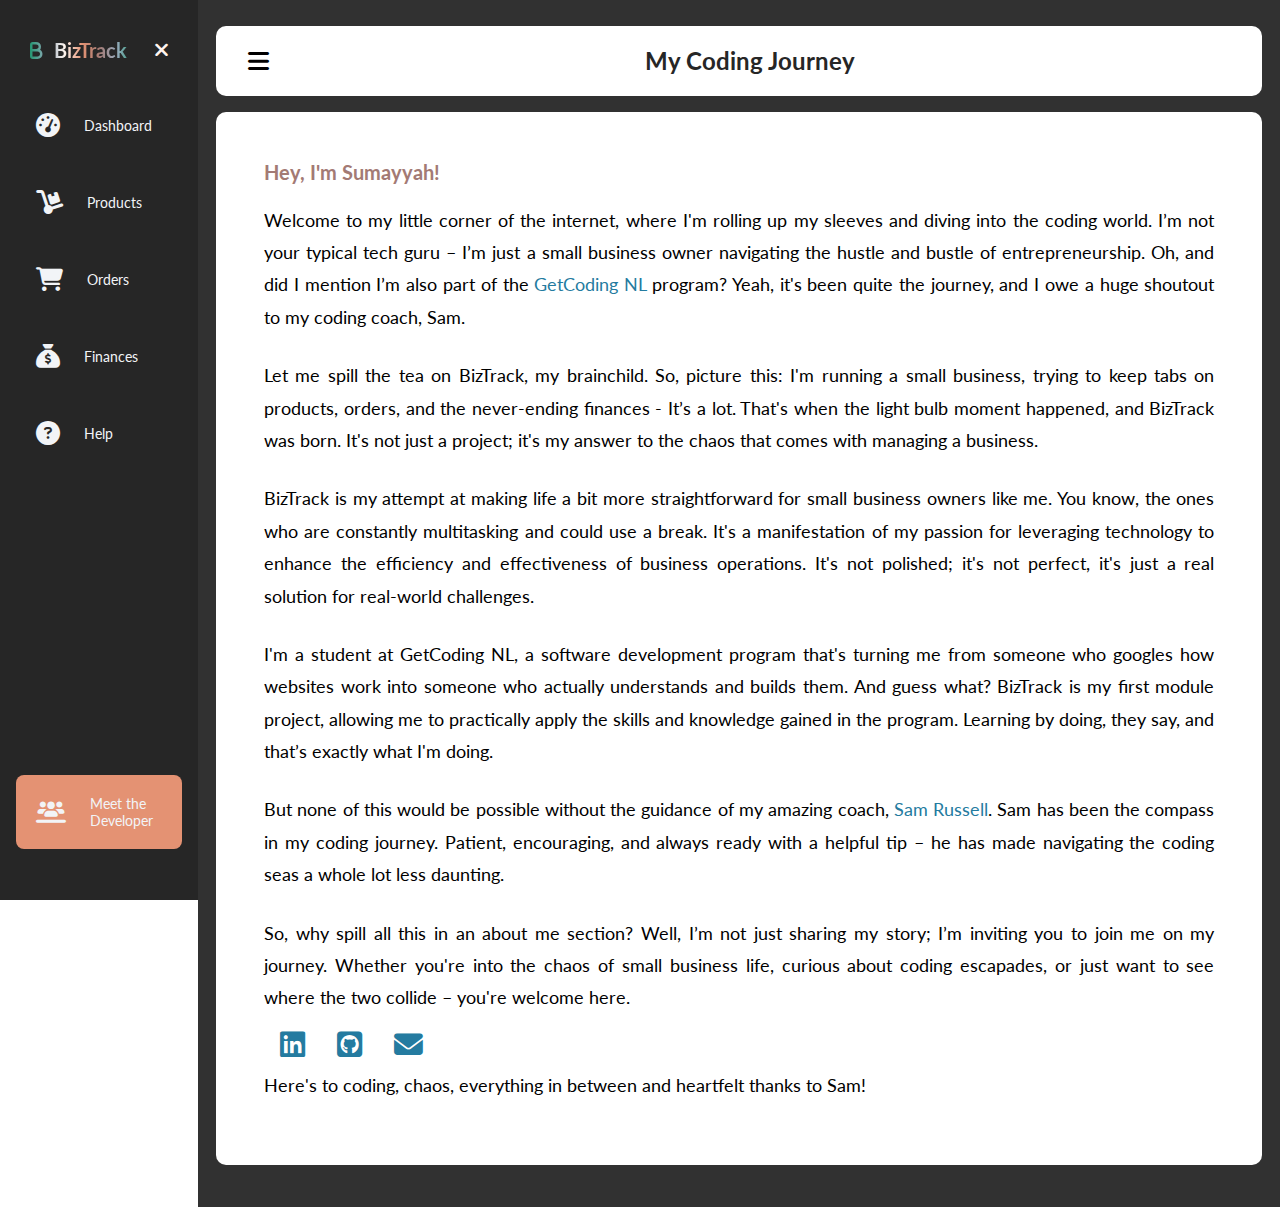
==== about.html @ d6e559c6 "test file paths" ====
<!DOCTYPE html>
<html lang="en">
<head>
    <meta charset="UTF-8">
    <meta name="viewport" content="width=device-width, initial-scale=1.0">
    <link rel="stylesheet" href="./styles.css"/>
    <link rel="stylesheet" href="https://cdnjs.cloudflare.com/ajax/libs/font-awesome/6.5.1/css/all.min.css"/>
    <link rel="icon" type="image/x-icon" href="./assets/favicon.ico">
    <title>About Biztrack</title>
</head>
<body>
    <div id="sidebar" class="sidebar">
        <div class="logo">
            <a href="./index.html">
                <i class="fas fa-b"></i>
                <span>BizTrack</span>
            </a>
            <i class="fa-solid fa-xmark" title="Close" onclick="closeSidebar()"></i>
        </div>
        <ul class="menu">
            <li>
                <a href="./index.html">
                    <i class="fa-solid fa-gauge-high"></i>
                    <span>Dashboard</span>
                </a>
            </li>
            <li>
                <a href="./products.html">
                    <i class="fas fa-dolly"></i>
                    <span>Products</span>
                </a>
            </li>
            <li>
                <a href="./orders.html">
                    <i class="fas fa-shopping-cart"></i>
                    <span>Orders</span>
                </a>
            </li>
            <li>
                <a href="./finances.html">
                    <i class="fas fa-sack-dollar"></i>
                    <span>Finances</span>
                </a>
            </li>
            <li>
                <a href="./help.html">
                    <i class="fas fa-question-circle"></i>
                    <span>Help</span>
                </a>
            </li>
            <li class="logout active">
                <a href="./about.html">
                    <i class="fa-solid fa-users-line"></i>
                    <span>Meet the Developer</span>
                </a>
            </li>
        </ul>
    </div>

    <div class="main-content">
        <div class="header-wrapper">
            <div class="menu-icon" onclick="openSidebar()">
                <i class="fa-solid fa-bars"></i>
            </div>
            <div class="header-title">
                <h2>My Coding Journey</h2>
            </div>
            <div class="user-info">
            </div>
        </div>

        <div class="about-container">
            <section id="using-biztrack">
                <article>
                    <h3 class="main-title">Hey, I'm Sumayyah!
                    </h3>
                    <p>Welcome to my little corner of the internet, where I'm rolling up my sleeves and diving into the coding world. I’m not your typical tech guru – I’m just a small business owner navigating the hustle and bustle of entrepreneurship. Oh, and did I mention I’m also part of the <a href="https://www.getcoding.ca/coaching-program-nl" target="_blank">GetCoding NL</a> program? Yeah, it's been quite the journey, and I owe a huge shoutout to my coding coach, Sam.</p> 
                </article>
                <article>
                    <p>Let me spill the tea on BizTrack, my brainchild. So, picture this: I'm running a small business, trying to keep tabs on products, orders, and the never-ending finances - It’s a lot. That's when the light bulb moment happened, and BizTrack was born. It's not just a project; it's my answer to the chaos that comes with managing a business.</p>

                    <p>BizTrack is my attempt at making life a bit more straightforward for small business owners like me. You know, the ones who are constantly multitasking and could use a break. It's a manifestation of my passion for leveraging technology to enhance the efficiency and effectiveness of business operations. It's not polished; it's not perfect, it's just a real solution for real-world challenges.</p>

                    <p> I'm a student at GetCoding NL, a software development program that's turning me from someone who googles how websites work into someone who actually understands and builds them. And guess what? BizTrack is my first module project, allowing me to practically apply the skills and knowledge gained in the program. Learning by doing, they say, and that’s exactly what I'm doing.</p>

                    <p> But none of this would be possible without the guidance of my amazing coach, <a href="https://github.com/samwise-nl" target="_blank">Sam Russell</a>. Sam has been the compass in my coding journey. Patient, encouraging, and always ready with a helpful tip – he has made navigating the coding seas a whole lot less daunting.</p>

                    <p>So, why spill all this in an about me section? Well, I’m not just sharing my story; I’m inviting you to join me on my journey. Whether you're into the chaos of small business life, curious about coding escapades, or just want to see where the two collide – you're welcome here.</p>

                    <ul class="contact-icon">
                        <li>
                            <a href="https://www.linkedin.com/in/sumayyahmusa/" target=”_blank”
                                <i class="fa-brands fa-linkedin"></i>
                            </a> 
                        </li>
                        <li>
                            <a href="https://github.com/sumusa/"target=”_blank”
                                <i class="fa-brands fa-square-github"></i>
                            </a> 
                        </li>
                        <li>
                            <a href="mailto:info@summeesarts.com" target=”_blank”
                                <i class="fa-solid fa-envelope"></i>
                            </a> 
                        </li>
                    </ul>

                    <p>Here's to coding, chaos, everything in between and heartfelt thanks to Sam!</p>
                </article>
            </section>
        </div>
    </div>
    <script src="./script.js"></script>
</body>
---- styles.css ----
@import url('https://fonts.googleapis.com/css2?family=Lato:ital,wght@0,100;0,300;0,400;0,700;0,900;1,100;1,300;1,400;1,700;1,900&display=swap');

:root {
    --black-color: #262626;
    --blue-color: #247BA0;
    --orange-color: #e49273;
    --brown-color: #A37A74;
    --light-blue: #9AADBF;
    --light-orange: #FFF5EE;
    --white-color: #f2f4f7;
    --green-color: #249672;
}
* {
    margin: 0;
    padding: 0;
    border: none;
    outline: none;
    box-sizing: border-box;
    font-family: "Lato", sans-serif;
}
body {
    display: flex;
}
.sidebar {
    position: sticky;
    display: flex;
    justify-content: space-between;
    align-items: center;
    flex-wrap: wrap;
    top: 0;
    left: 0;
    bottom: 0;
    width: 220px;
    height: 100vh;
    padding: 0 1rem;
    overflow: hidden;
    overflow-y: auto;
    transition: all 0.5s linear;
    background: var(--black-color);
}
.sidebar:hover {
    width: 230px;
    transition: 0.5s;
}
.logo {
    top: 15px;
    height: 70px;
    padding: 10px;
    font-size: 20px;
    font-weight: 700;
    position: relative;
    display: flex;
    align-items: center;
    justify-content: space-evenly;
    gap: 16px;
}
.fa-xmark {
    cursor: pointer;
    color: var(--light-orange);
}
.fa-xmark:hover {
    color: var(--orange-color);
}
.logo a {
    background: linear-gradient(to right, var(--green-color), var(--light-blue), var(--light-orange), var(--orange-color), var(--brown-color), var(--light-blue), var(--green-color));
    background-clip: text;   
    -webkit-text-fill-color: transparent;
    text-decoration: none;
    display: flex;
    align-items: first baseline;
    justify-content: space-around;
    gap: 0.7rem;
    padding-right: 7px;
}
.logo a span {
    overflow: hidden;
    line-height: 1;
}
.logo a span:hover {
    animation-play-state: paused;
}
.logo a i {
    font-size: 20px;
}
.menu {
    height: 88%;
    padding-top: 10px;
    position: relative;
    list-style: none;
}
.menu li {
    padding: 20px;
    margin: 13px 0;
    border-radius: 8px;
    transition: all 0.3s ease-in-out;
}
.menu li:hover, 
.active {
    background: var(--orange-color);
}
.menu a {
    color: var(--white-color);
    font-size: 14px;
    text-decoration: none;
    display: flex;
    align-items: center;
    gap: 1.5rem;
}
.menu a span {
    overflow: hidden;
}
.menu a i {
    font-size: 1.5rem;
}
.menu-icon i {
    font-size: 1.5rem;
    cursor: pointer;
}
.logout {
    position: absolute;
    bottom: 0;
    left: 0;
    width: 100%;
}


.main-content {
    position: relative;
    background-color: #313131;
    width: 100vw;
    padding: 1.6rem 1.1rem;
}
.header-wrapper {
    display: flex;
    justify-content: space-between;
    align-items: center;
    flex-wrap: wrap;
    background-color: #fff;
    border-radius: 10px;
    padding: 10px 2rem;
    margin-bottom: 1rem;
    height: 70px;
}
.header-title {
    color: var(--black-color);
}
.user-info {
    display: flex;
    align-items: center;
    gap: 1rem;
}
.fa-user-alt {
    color: var(--brown-color);
}
.search-box {
    background: rgb(237, 237, 237);
    border-radius: 15px;
    color: var(--black-color);
    display: flex;
    align-items: center;
    gap: 5px;
    padding: 4px 12px;
}
.search-box input {
    background: transparent;
    padding: 6px;
}
.search-box i {
    font-size: 1.2rem;
    cursor: pointer;
    transition: all 0.5s ease-out;
}
.search-box i:hover {
    transform: scale(1.2);
}

.card-container {
    background: #ffffff;
    padding: 2rem;
    border-radius: 10px;
    margin-bottom: 1rem;
}
.product-title {
    display: flex;
    justify-content: space-between;
    align-items: center;
}
.product-button, 
.finance-button,
.order-button {
    display: flex;
    justify-content: space-evenly;
    align-items: center;
    gap: 1.5rem;
}
.main-title {
    color: var(--brown-color);
    padding-bottom: 10px;
    font-size: 20px;
}
.order-button button {
    background: var(--blue-color);
    color: var(--white-color);
}
.order-button button:hover {
    background:#144459;
}
.finance-button button {
    font-size: medium;
    font-weight: 600;
    background: var(--brown-color);
    cursor: pointer;
    transition: all 0.5s;
    color: var(--light-orange);
    padding: 12px 13px;
    border-radius: 5px;
}
.finance-button button:hover {
    background: #634844;
}

.add-button, .download-button {
    font-size: medium;
    font-weight: 600;
    background: var(--green-color);
    cursor: pointer;
    transition: all 0.5s;
    color: var(--white-color);
    padding: 12px 13px;
    border-radius: 5px;
}
.add-button:hover, 
.download-button:hover {
    background: #145440;
    border-radius: 19px;
}


.form-popup {
    bottom: 2;
    right: 15px;
    z-index: 9;
}
.form-container {
    display: none;
    margin-top: 5px;
    padding: 1rem;
    background-color: white;
    border: 3px solid lightgrey;
    border-radius: 3px;
}
.form-columns {
    display: flex;
    justify-content: space-between;
    align-items: center;
    gap: 18px;
    width: 100%;
}
.first-col, .second-col, .third-col {
    width: 48%;
}
.order-first-col, .order-second-col, .order-third-col {
    width: 32%;
}
label {
    margin-bottom: 10px;
    display: block;
}
.form-container input[type=text], 
.form-container input[type=date],
.form-container input[type=number],
.form-container select {
    width: 100%;
    padding: 15px;
    margin: 5px 0 22px 0;
    border: none;
    background: #f1f1f1;
}
.form-container input[type=text]:focus, 
.form-container input[type=date]:focus,
.form-container input[type=number]:focus {
    background-color: #ddd;
    outline: none;
}
.button-col {
    display: flex;
    justify-content: space-evenly;
}
.form-container .btn {
    background-color: var(--green-color);
    color: white;
    padding: 16px 20px;
    border: none;
    cursor: pointer;
    width: 40%;
    margin-bottom:10px;
    opacity: 0.8;
    font-size: 15px;
}
.form-container .cancel {
    background-color: var(--orange-color);
}
.form-container .btn:hover, .open-button:hover {
    opacity: 1;
}


.card-wrapper {
    display: flex;
    flex-wrap: wrap;
    justify-content: space-evenly;
    /* justify-content: center; */
    gap: 1rem;
}
.payment-card {
    display: flex;
    flex-direction: column;
    justify-content: space-between;
    padding: 1.2rem;
    width: 290px;
    height: 150px;
    border-radius: 10px;
    transition: all 0.5s ease-in-out;
}
.payment-card:hover {
    transform: translateY(-5px);
}
.payment-card:first-child {
    background-color: #24967259;
    border-left: 8px solid #249672;
}
.payment-card:nth-child(2) {
    background-color: #A37A7459;
    border-left: 8px solid #A37A74;
}
.payment-card:nth-child(3) {
    background-color: #247BA059;
    border-left: 8px solid #247BA0;
}
.payment-card:nth-child(4) {
    background-color: #e4927359;
    border-left: 8px solid #e49273;
}
.card-header{
    display: flex;
    justify-content: space-between;
    align-items: center;
    margin-bottom: 20px;
}
.amount {
    display: flex;
    flex-direction: column;
}
.title {
    font-size: 12px;
    font-weight: 500;
}
.amount-value {
    font-size: 24px;
    font-family: 'Courier New', Courier, monospace;
    font-weight: 600;
}
.icon {
    color: var(--light-orange);
    padding: 1.0rem;
    height: 50px;
    width: 50px;
    text-align: center;
    background-color: var(--brown-color);
    border-radius: 50%;
    font-size: 1.1rem;
}
.card-detail {
    font-size: 17px;
    color: #63484460;
    letter-spacing: 2px;
    font-family: 'Courier New', Courier, monospace;
}

/* ---- Charts ---- */
.charts-container {
    background: #ffffff;
    padding: 2rem;
    border-radius: 10px;
    margin-bottom: 1rem;
}
.charts-wrapper {
    display: flex;
    flex-wrap: wrap;
    justify-content: space-evenly;
    gap: 1.2rem;
}
.charts-card {
    background-color: #FFF5EE;
    width: 600px;
    padding: 25px;
    border-radius: 10px;
    box-shadow: -7px 4px 7px -2px rgba(0, 0, 0, 0.2);
    transition: all 0.5s ease-in-out;
}
.charts-card:hover {
    transform: translateY(-6px);
}
.chart-title {
    display: flex;
    align-items: center;
    justify-content: center;
    font-size: 22px;
    font-weight: 600;
}

.table-wrapper {
    background: #fff;
    margin-bottom: 1rem;
    border-radius: 10px;
    padding: 2rem;
    height: 90vh;
}
.table-container {
    margin-top: 5px;
    width: 100%;
}
.table-container button {
    color: var(--brown-color);
    background: none;
    cursor: pointer;
    font-size: 0.9rem;
    text-decoration: underline;
}
table {
    width: 100%;
    border-collapse: collapse;
}
thead {
    background-color: var(--black-color);
    color: var(--white-color);
}
th {
    cursor: pointer;
    transition: background-color 0.5s;
    padding: 15px;
    text-align: left;
}
th:hover {
    color: var(--brown-color);
}
tbody {
    background: rgb(237, 237, 237);
}
td {
    padding: 15px;
    font-size: 14px;
    color: var(--black-color);
}
td span {
    padding: 5px;
    background: transparent;
}
tr:nth-child(even) {
    background: white;
}
tfoot {
    background: #313131;
    font-weight: bold;
    color: var(--white-color);
}
tfoot td {
    padding: 15px;
    color: var(--orange-color);
    font-weight: 600;
    font-size: 15px;
}
#total-revenue {
    color: #33d8a4;
}
.tr-amount {
    color: #e8754c;
    font-weight: 700;
}
.order-total {
    color: #38b48d;
    font-weight: 700;
}
.status {
    border-radius: 10px;
    color: var(--black-color);
    width: 73px;
    display: flex;
    justify-content: center;
    padding: 2px;
}
.pending {
    background: #e4927380;
}
.processing {
    background: #e4cf7380;
}
.shipped {
    background: #24967280;
}
.delivered {
    background: #9AADBF30;
    color: #63484460;
}

.edit-icon{
    padding-right: 1rem;
}
.action i {
    font-size: 1rem;
    cursor: pointer;
    transition: all 0.5s ease-out;
}
.action i:hover {
    transform: scale(1.2);
}

.guide-container, .about-container {
    background: #ffffff;
    padding: 3rem;
    border-radius: 10px;
    margin-bottom: 1rem;
}
.about-container a {
    text-decoration: none;
    color: var(--blue-color);
}
.about-container a:hover {
    color: var(--brown-color);
}
p, ol {
    padding-bottom: 1rem;
    padding-top: 10px;
    font-size: large;
    text-align: justify;
    line-height: 1.8;
}
ol {
    padding-left: 4rem;
}
.contact-icon {
    display: flex;
    align-items: center;
    justify-content: flex-start;
    padding-left: 1rem;
    gap: 2rem;
    list-style: none;
}
.contact-icon a {
    text-decoration: none;
    color: var(--blue-color);
}
.fa-linkedin,
.fa-square-github,
.fa-envelope {
    font-size: 1.8rem;
}
.fa-linkedin:hover,
.fa-square-github:hover,
.fa-envelope:hover {
    color: var(--brown-color);
}



/* ---------- SCROLLBARS ---------- */

::-webkit-scrollbar {
    width: 6px;
    height: 5px;
}
::-webkit-scrollbar-track {
    box-shadow: inset 0 0 5px #a5aaad;
    border-radius: 10px;
}
::-webkit-scrollbar-thumb {
    background-color: rgb(195, 191, 191);
    border-radius: 10px;
}
::-webkit-scrollbar-thumb:hover {
    background-color: #a5aaad;
}


/* ---------- MEDIA QUERIES ---------- */

/* Default styles for larger screens */
.sidebar {
    display: block;
}

.main-content {
    margin-left: 0;
}

/* Media query for smaller screens */
@media (max-width: 768px) {
    .sidebar {
        display: none;
    }

    .main-content {
        margin-left: 0;
    }
}


/* Medium <= 992px */
/* @media screen and (max-width: 992px) {
    .grid-container {
      grid-template-columns: 1fr;
      grid-template-rows: 0.2fr 3fr;
      grid-template-areas:
        "header"
        "main";
    }
  
    #sidebar {
      display: none;
    }
    .menu-icon {
      display: inline;
    }
    .logo > span {
      display: inline;
    }
} */
  
  /* Small <= 768px */
/* @media screen and (max-width: 768px) {
    .main-cards {
      grid-template-columns: 1fr;
      gap: 10px;
      margin-bottom: 0;
    }
  
    .charts {
      grid-template-columns: 1fr;
      margin-top: 30px;
    }
} */
  
  /* Extra Small <= 576px */
/* @media screen and (max-width: 576px) {
    .header-left {
      display: none;
    }
} */
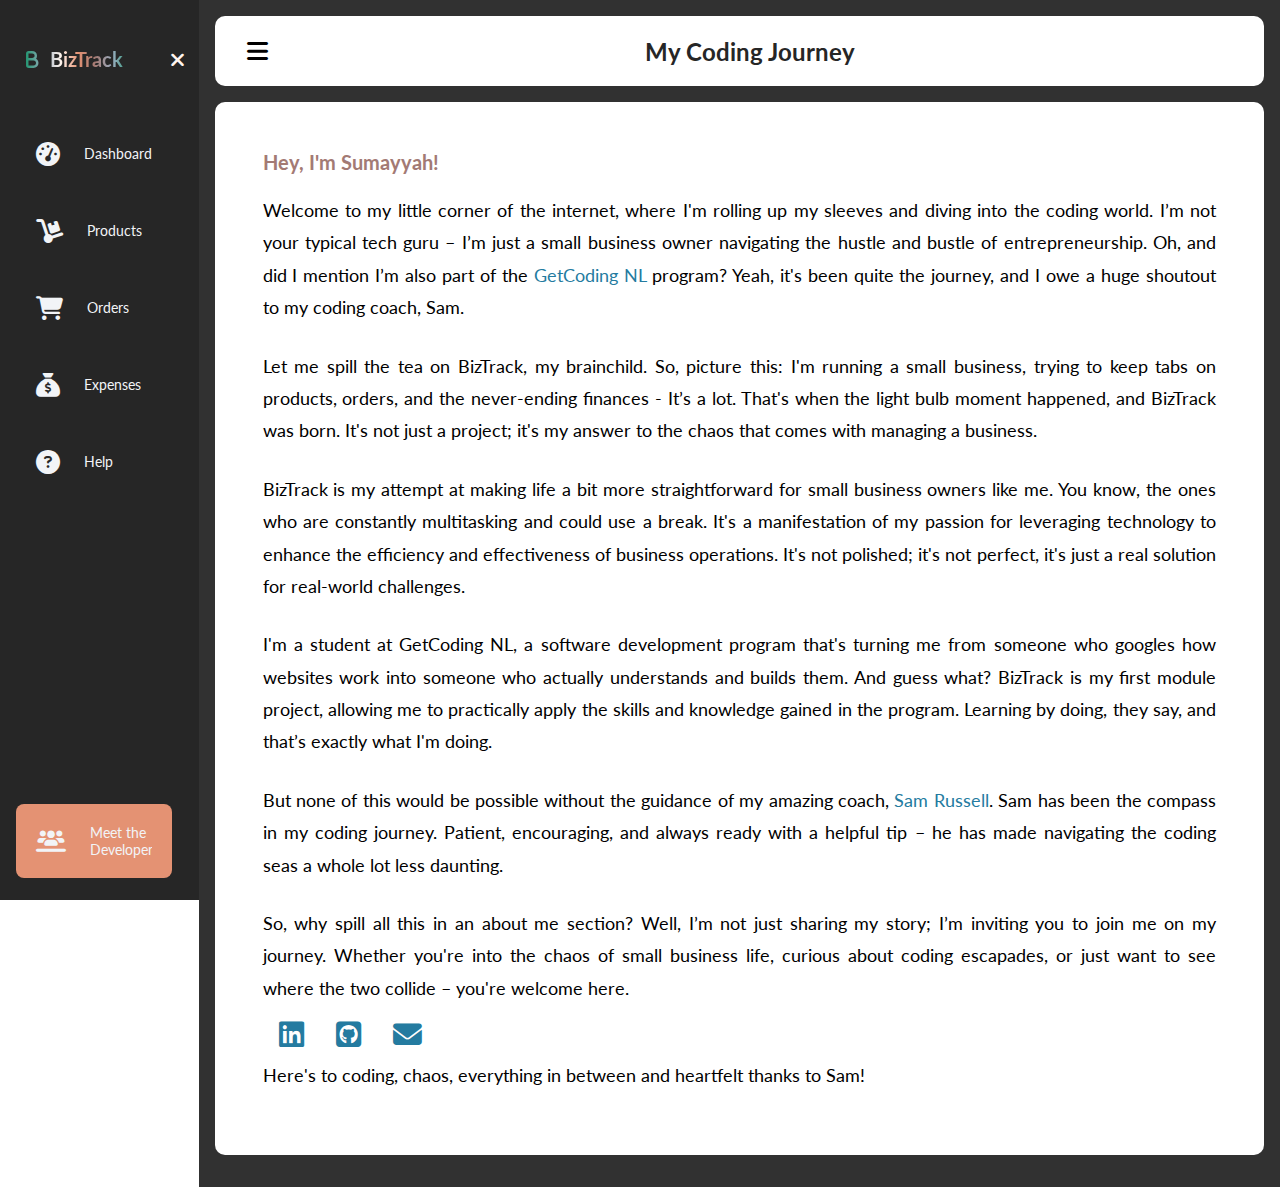
==== commit 8e56db25: "fix minor issues" ====
--- a/about.html
+++ b/about.html
@@ -3,10 +3,14 @@
 <head>
     <meta charset="UTF-8">
     <meta name="viewport" content="width=device-width, initial-scale=1.0">
+    <meta property="og:title" content="BizTrack Project by Sumayyah"/>
+    <meta property="og:description" content="A project born out of real small business challenges, now simplifying product, order, and finance management. #BizTrack #CodingJourney"/>
+    <meta property="og:image" content="https://imgur.com/a/Bl0AeBk"/>
+    <meta property="og:url" content="https://sumusa.github.io/biztrack/"/>
     <link rel="stylesheet" href="./styles.css"/>
     <link rel="stylesheet" href="https://cdnjs.cloudflare.com/ajax/libs/font-awesome/6.5.1/css/all.min.css"/>
     <link rel="icon" type="image/x-icon" href="./assets/favicon.ico">
-    <title>About Biztrack</title>
+    <title>About - Biztrack</title>
 </head>
 <body>
     <div id="sidebar" class="sidebar">
@@ -39,7 +43,7 @@
             <li>
                 <a href="./finances.html">
                     <i class="fas fa-sack-dollar"></i>
-                    <span>Finances</span>
+                    <span>Expenses</span>
                 </a>
             </li>
             <li>
@@ -110,5 +114,5 @@
             </section>
         </div>
     </div>
-    <script src="./script.js"></script>
+    <script src="./help.js"></script>
 </body>--- a/styles.css
+++ b/styles.css
@@ -22,7 +22,7 @@
     display: flex;
 }
 .sidebar {
-    position: sticky;
+    position: absolute;
     display: flex;
     justify-content: space-between;
     align-items: center;
@@ -35,6 +35,7 @@
     padding: 0 1rem;
     overflow: hidden;
     overflow-y: auto;
+    /* overflow-x: auto; */
     transition: all 0.5s linear;
     background: var(--black-color);
 }
@@ -52,7 +53,7 @@
     display: flex;
     align-items: center;
     justify-content: space-evenly;
-    gap: 16px;
+    gap: 40px;
 }
 .fa-xmark {
     cursor: pointer;
@@ -128,7 +129,7 @@
     position: relative;
     background-color: #313131;
     width: 100vw;
-    padding: 1.6rem 1.1rem;
+    padding: 1.0rem;
 }
 .header-wrapper {
     display: flex;
@@ -312,7 +313,9 @@
     /* justify-content: center; */
     gap: 1rem;
 }
-.payment-card {
+.card-wrapper a {
+    text-decoration: none;
+    color: var(--black-color);
     display: flex;
     flex-direction: column;
     justify-content: space-between;
@@ -325,19 +328,19 @@
 .payment-card:hover {
     transform: translateY(-5px);
 }
-.payment-card:first-child {
+.card-wrapper a:first-child {
     background-color: #24967259;
     border-left: 8px solid #249672;
 }
-.payment-card:nth-child(2) {
+.card-wrapper a:nth-child(2) {
     background-color: #A37A7459;
     border-left: 8px solid #A37A74;
 }
-.payment-card:nth-child(3) {
+.card-wrapper a:nth-child(3) {
     background-color: #247BA059;
     border-left: 8px solid #247BA0;
 }
-.payment-card:nth-child(4) {
+.card-wrapper a:nth-child(4) {
     background-color: #e4927359;
     border-left: 8px solid #e49273;
 }
@@ -418,7 +421,8 @@
 }
 .table-container {
     margin-top: 5px;
-    width: 100%;
+    max-width: 100%;
+    overflow-x: auto;
 }
 .table-container button {
     color: var(--brown-color);
@@ -585,13 +589,17 @@
 /* ---------- MEDIA QUERIES ---------- */
 
 /* Default styles for larger screens */
-.sidebar {
-    display: block;
-}
-
-.main-content {
-    margin-left: 0;
-}
+@media screen and (min-width: 992px) {
+    .sidebar {
+        display: flex;
+        position: sticky;
+    }
+    .main-content {
+        margin-left: 0;
+    }
+}
+
+
 
 /* Media query for smaller screens */
 @media (max-width: 768px) {
@@ -601,6 +609,7 @@
 
     .main-content {
         margin-left: 0;
+        position: inherit;
     }
 }
 
